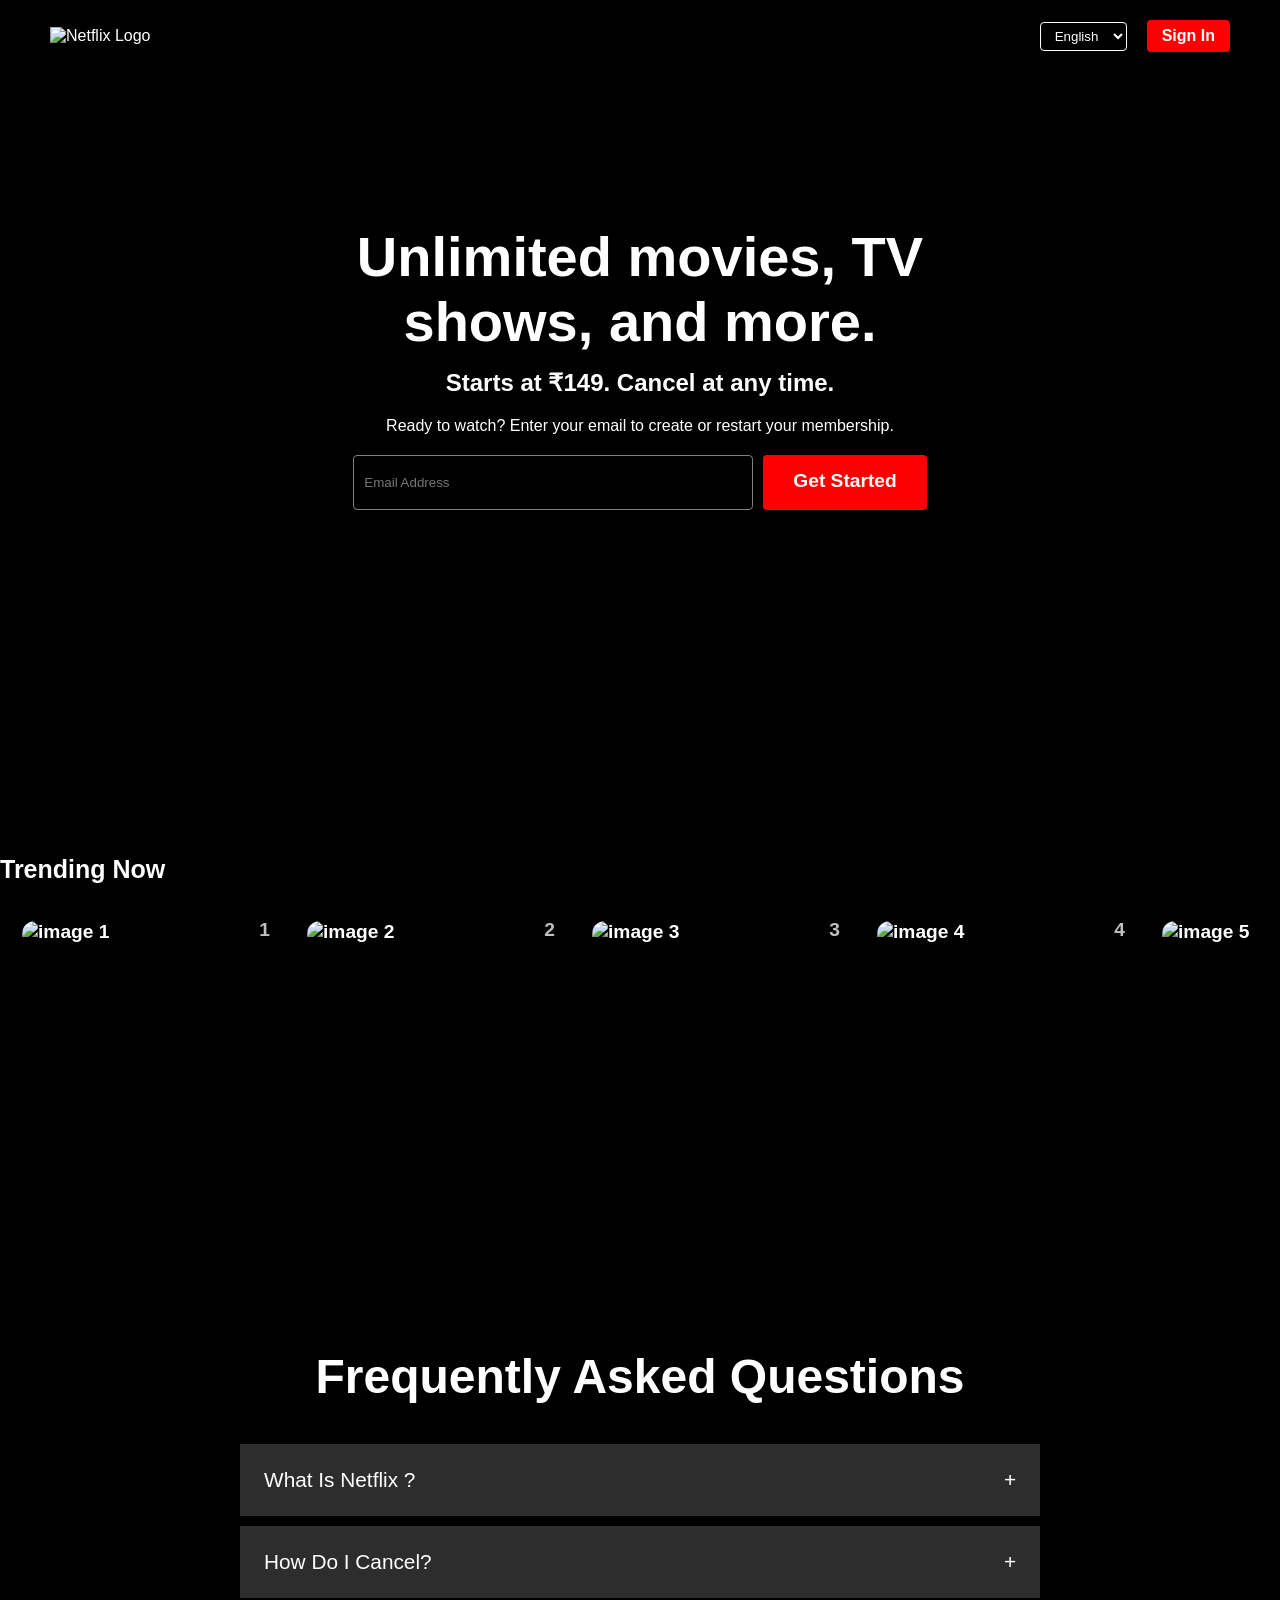
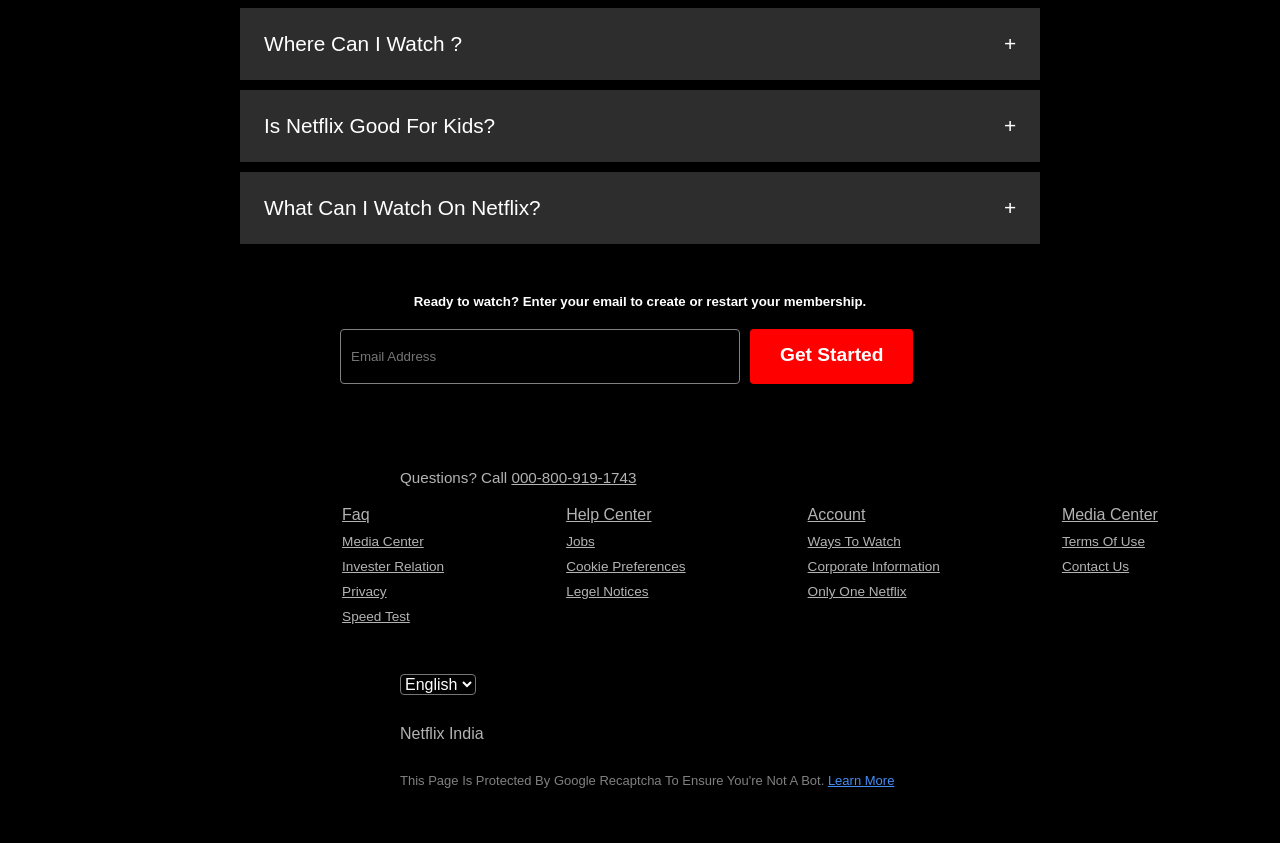
==== index.html @ 0cb8a0fa "Update and rename netflix.html to index.html" ====
<!DOCTYPE html>
<html lang="en">
<head>
    <meta charset="UTF-8">
    <meta name="viewport" content="width=device-width, initial-scale=1.0">
    <title>Netflix Clone</title>
    <link rel="stylesheet" href="netflix.css">
    <link rel="stylesheet" href="https://cdnjs.cloudflare.com/ajax/libs/font-awesome/6.0.0/css/all.min.css">
</head>
<body>

    <div class="hero-wrapper">
        <div class="but">
            <img class="logo" src="netflixlogo2.png" alt="Netflix Logo">

            <div class="nav-right">
                <select class="lang" name="language">
                    <option value="english">English</option>
                    <option value="hindi">Hindi</option>
                    <option value="marathi">Marathi</option>
                </select>
                <a class="bts" href="#">Sign In</a>
            </div>
        </div>

        <div class="content">
            <h1>Unlimited movies, TV<br> shows, and more.</h1>
            <h2>Starts at ₹149. Cancel at any time.</h2>
            <p>Ready to watch? Enter your email to create or restart your membership.</p>

            <div class="mail">
                <input type="email" placeholder="Email Address">
                <a href="#">Get Started</a>
            </div>
        </div>
    </div>

    <div class="container">
        <div class="section-title">
            Trending Now
        </div>
        <div class="slider">
        <div class="card">
            <img src="img1.webp" alt="image 1">
            <div class="number"> <div class="num">1</div>  </div>
            </div>
              <div class="card">
            <img src="img2.jpg" alt="image 2">
            <div class="number"> 2 </div>
            </div>
              <div class="card">
            <img src="img3.webp" alt="image 3">
            <div class="number"> 3 </div>
            </div>

             <div class="card">
            <img src="img4.webp" alt="image 4">
            <div class="number"> 4 </div>
            </div>

             <div class="card">
            <img src="img5.webp" alt="image 5">
            <div class="number"> 5 </div>
            </div>
             <div class="card">
            <img src="img6.webp" alt="image 6">
            <div class="number"> 6 </div>
            </div>
             <div class="card">
            <img src="img7.webp" alt="image 7">
            <div class="number"> 7 </div>
            </div>
             <div class="card">
            <img src="img8.webp" alt="image 8">
            <div class="number"> 8 </div>
            </div>

     

            </div>
            </div>
            
    </div>

    <section class="faq">
    <h2>Frequently Asked Questions</h2>
    <div class="faq-list">
        
        <div class="faq-item">
            <button class="faq-question"> What is Netflix ? <i class="plus-icon">+</i></button>
            <div class="faq-answer">
                <p>Netflix is a streaming service that offers a wide variety of award-winning TV shows, movies, anime, documentaries and more – on thousands of internet-connected devices.

You can watch as much as you want, whenever you want, without a single ad – all for one low monthly price. There's always something new to discover, and new TV shows and movies are added every week! </p>
            </div>
        </div>

        <div class="faq-item">
            <button class="faq-question">how do i cancel? <i class="plus-icon">+</i></button>
            <div class="faq-answer">
                <p>Netflix is flexible. You can easily cancel your account online in two clicks. There are no cancellation fees – start or stop your account anytime.</p>
            </div>
        </div>

           <div class="faq-item">
            <button class="faq-question">where can i watch ?<i class="plus-icon">+</i></button>
            <div class="faq-answer">
                <p>Watch anywhere, anytime. Sign in with your Netflix account to watch instantly on the web at netflix.com from your personal computer or on any internet-connected device that offers the Netflix app, including smart TVs, smartphones, tablets, streaming media players and game consoles.

You can also download your favourite shows with the iOS or Android app. Use downloads to watch while you're on the go and without an internet connection. Take Netflix with you anywhere.</p>
            </div>
        </div>

           <div class="faq-item">
            <button class="faq-question">Is Netflix good for kids? <i class="plus-icon">+</i></button>
            <div class="faq-answer">
                <p>The Netflix Kids experience is included in your membership to give parents control while kids enjoy family-friendly TV shows and films in their own space.

Kids profiles come with PIN-protected parental controls that let you restrict the maturity rating of content kids can watch and block specific titles you don’t want kids to see.</p>
            </div>
        </div>

          <div class="faq-item">
            <button class="faq-question">What can i watch on netflix? <i class="plus-icon">+</i></button>
            <div class="faq-answer">
                <p>Netflix has an extensive library of feature films, documentaries, shows, anime, award-winning Netflix originals, and more. Watch as much as you want, anytime you want.</p>
        </div>

        </div>


        <h5 class="letter">Ready to watch? Enter your email to create or restart your membership.</h5>

         <div class="mail2">
                <input type="email" placeholder="Email Address">
                <a href="#">Get Started</a>
            </div>
</section>

 <footer>
        <div class="foot-panel1">
            Questions? Call <a href="#">000-800-919-1743</a> 
        </div>

        <div class="foot-panel2">
            <ul>
                <p>faq</p>
                <a>media center </a>
                <a>invester relation </a>
               <a>privacy</a> 
               <a>speed test</a>
            </ul>

              <ul>
                <p>help center</p>
                <a>jobs</a>
                <a>cookie preferences</a>
               <a>legel notices</a> 
            </ul>

              <ul>
                <p>account</p>
                <a>ways to watch </a>
                <a>corporate information</a>
               <a>only one netflix</a> 
            </ul>

               <ul>
                <p>media center</p>
                <a>terms of use </a>
                <a>contact us</a>
            </ul>
    
        </div>
        
             <select class="lang2" name="language">
                    <option value="english">English</option>
                    <option value="hindi">Hindi</option>
                    <option value="marathi">Marathi</option>
                </select>
           
  
   

            <div class="pages">
                <a>netflix india</a>
            
            </div>
            <div class="copyright">
                this page is protected by google recaptcha to ensure you're not a bot. <a href="#">learn more</a>

            </div>
    
        
    </footer>


</div>

</body>

</html>
---- netflix.css ----
* {
    margin: 0;
    padding: 0;
    box-sizing: border-box;
}

body {
    background-color: black;
    color: white;
    font-family: 'Franklin Gothic Medium', 'Arial Narrow', Arial, sans-serif;
}


.hero-wrapper {
    width: 100%;
    min-height: 95vh; 
    background-image: linear-gradient(to top, rgba(0,0,0,1) 1%, rgba(0,0,0,0.3)), url(netfliximage.jpg);
    background-size: cover;
    background-position: center;
    padding: 20px 50px;
}

.logo {
    width: 150px;
}

.but {
    display: flex;
    justify-content: space-between;
    align-items: center;
}

.nav-right {
    display: flex;
    gap: 20px;
    align-items: center;
}

.lang {
    background: rgba(0,0,0,0.5);
    color: white;
    padding: 5px 10px;
    border: 1px solid white;
    border-radius: 4px;
}

.bts {
    color: white;
    background-color: red;
    padding: 7px 15px;
    text-decoration: none;
    border-radius: 4px;
    font-weight: bold;
}


.content {
    display: flex;
    flex-direction: column;
    justify-content: center;
    align-items: center;
    height: 70vh;
    text-align: center;
}

.content h1 {
    font-size: 3.5rem;
    margin-bottom: 15px;
}

.content h2 {
    font-size: 1.5rem;
    margin-bottom: 20px;
}

.mail {
    display: flex;
    gap: 10px;
    margin-top: 20px;
}

.mail input {
    width: 400px;
    height: 55px;
    padding: 10px;
    background: rgba(0,0,0,0.4);
    border: 1px solid gray;
    color: white;
    border-radius: 4px;
}

.mail a {
    background-color: red;
    color: white;
    padding: 15px 30px;
    text-decoration: none;
    font-size: 1.2rem;
    font-weight: bold;
    border-radius: 4px;
}

.container {
 .container {
    padding: 20px 4vw; 
    width: 100%;        
    margin-top: 30px;
   
}
    
}
.section-title{
    font-size:25px;
    font-family:arial;
    font-weight:bold;
    margin-bottom:25px;
    color:white;

}

    .slider {
    display: flex;
    overflow-x: auto;  
    gap: 15px;         
    padding: 10px 0;
    scrollbar-width: none;
}

.slider::-webkit-scrollbar {
    display: none;     
    scroll-snap-type: x mandatory ;
    scrollbar-width: none;
    
}

.card {
    flex-shrink: 0;     
    width: 250px;       
    height: 350px;      
    position: static;
    margin-left: 20px;
    display: flex;
    z-index: 2;
    font-size: larger;
    font-weight: 900;
   
    

    /*images yaha se hum height badha sakte hahi   */
    
}

.card img {
    width: 100%;
    height: 100%;
    object-fit: cover; 
    border-radius: 6px;
    position:static;
    z-index: 2;
    border: 2px solid black;
    border-radius: 15px;
    
}

.number{
    color: silver;
    height: 80px;
    
}
.faq {
    background: #000;
    color: white;
    padding: 70px 45px;
    text-align: center;
}

.faq h2 {
    font-size: 3rem;
    margin-bottom: 40px;
}

.faq-list {
    max-width: 800px;
    margin: 0 auto;
}

.faq-item {
    margin-bottom: 10px;
}

.faq-question {
    font-family: Arial, Helvetica, sans-serif;
    width: 100%;
    background: #2d2d2d;
    color: white;
    padding: 24px;
    display: flex;
    justify-content: space-between;
    align-items: center;
    font-size: 1.3rem;
    border: none;
    outline: none;
    cursor: pointer;
    transition: background 0.3s ease;
    text-transform: capitalize;
}

.faq-question:hover {
    background: #414141;
}

.faq-answer {
    background: #2d2d2d;
    max-height: 0; 
    overflow: hidden;
    transition: max-height 0.25s cubic-bezier(0.5, 0, 0.1, 1);
    text-align: left;
    text-transform: capitalize;
}

.faq-answer p {
    padding: 24px;
    font-size: 1.2rem;
    border-top: 1px solid black;
    text-transform: capitalize;
}


.faq-item.active .faq-answer {
    max-height: 600px;
}

.faq-item.active .plus-icon {
    transform: rotate(45deg); 
}
.letter{
    color: white;
    padding-top: 40px;
    font: 16px;
    font-family: Arial, Helvetica, sans-serif;
     transition: background 0.3s ease;
}


.mail2 {
    display: flex;
    gap: 10px;
    margin-top: 20px;
    margin-left: 100px;
}

.mail2 input {
    width: 400px;
    height: 55px;
    padding: 10px;
    background: rgba(0,0,0,0.4);
    border: 1px solid gray;
    color: white;
    border-radius: 4px;
}

.mail2 a {
    background-color: red;
    color: white;
    padding: 15px 30px;
    text-decoration: none;
    font-size: 1.2rem;
    font-weight: bold;
    border-radius: 4px;
}

/* footer */
footer{
    margin-top: 15px;

}
.foot-panel1{
    background-color: black;
    color: #ffffffb3;
    height: auto;
    padding-left: 400px;
    font-size: large;
    font-size: 0.95rem;
}
.foot-panel1 a{
    color: #ffffffb3;
}


.foot-panel2{
    background-color:black;
    color: #ffffffb3;
    height: auto;
    padding-left: 220px;
    display:flex;
    justify-content: space-evenly;
    text-transform: capitalize;
    text-decoration: underline;
    
}
ul{
    margin-top: 20px;
}
ul a {
    display: block;
    font-size: 0.85rem;
    margin-top: 10px;
    color:#ffffffb3;

}

.lang2{
    background: rgba(0,0,0,0.5);
    color: white;
    height: auto;
    margin-top: 50px;
    margin-left: 400px;
    font-size:medium;
    border-radius: 4px;
    font-family: Arial, Helvetica, sans-serif;
}
.pages{
    padding-top: 30px;
    padding-left: 400px;
    height: auto;
    text-transform: capitalize;
    font-family: Arial, Helvetica, sans-serif;
    color: #ffffffb3;


}   

.copyright{
    color: #ffffff80;
    height: 100px;
    text-transform: capitalize;
    padding-top: 30px;
    font-family: Arial, Helvetica, sans-serif;
    padding-left: 400px;
    font-size: small;


}
.copyright a {
    color: #448ef4;
}

/* मोबाइल के लिए (Phones) */
@media (max-width: 480px) {
  .slider {
    padding: 10px;
  }

  .card {
    min-width: 140px; /* मोबाइल पर कार्ड थोड़े छोटे कर दिए ताकि स्क्रीन पर फिट आएं */
    height: 200px;
  }
}

/* टैबलेट के लिए (Tablets) */
@media (max-width: 768px) {
  .section-title {
    font-size: 20px;
  }
}
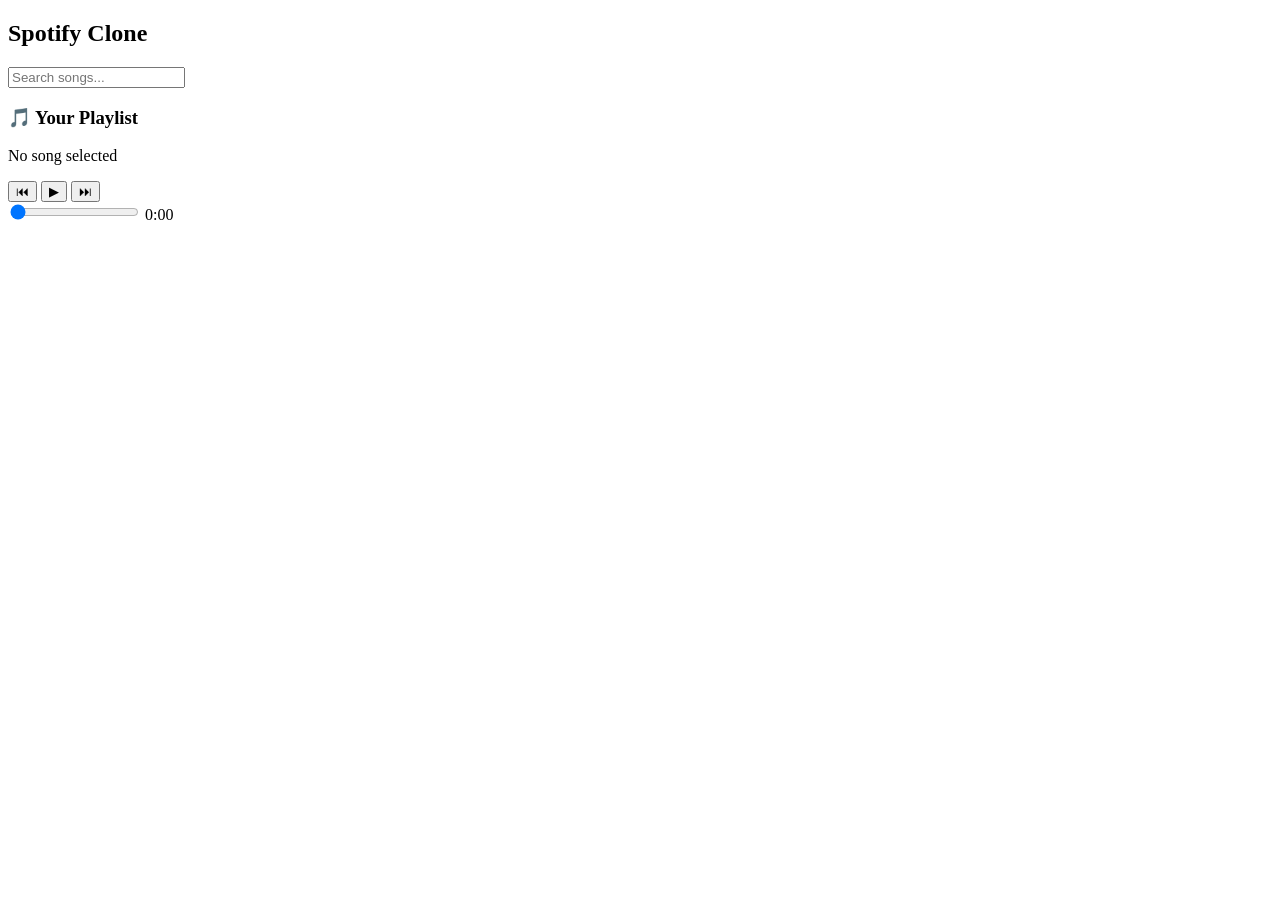
==== commit a3f25a22: "Add files via upload" ====
--- a/index.html
+++ b/index.html
@@ -1,202 +1,41 @@
 <!DOCTYPE html>
 <html lang="en">
 <head>
-    <meta charset="UTF-8">
-    <meta name="viewport" content="width=device-width, initial-scale=1.0">
-    <title>Netflix Clone</title>
-    <link rel="stylesheet" href="netflix.css">
-    <link rel="stylesheet" href="https://cdnjs.cloudflare.com/ajax/libs/font-awesome/6.0.0/css/all.min.css">
+  <meta charset="UTF-8" />
+  <meta name="viewport" content="width=device-width, initial-scale=1.0" />
+  <title>Spotify Clone</title>
+  <link rel="stylesheet" href="style.css" />
 </head>
 <body>
 
-    <div class="hero-wrapper">
-        <div class="but">
-            <img class="logo" src="netflixlogo2.png" alt="Netflix Logo">
+  <header class="navbar">
+    <h2>Spotify Clone</h2>
+    <input type="text" placeholder="Search songs..." id="searchBox" />
+  </header>
 
-            <div class="nav-right">
-                <select class="lang" name="language">
-                    <option value="english">English</option>
-                    <option value="hindi">Hindi</option>
-                    <option value="marathi">Marathi</option>
-                </select>
-                <a class="bts" href="#">Sign In</a>
-            </div>
-        </div>
+  <main class="container">
+    <h3>🎵 Your Playlist</h3>
 
-        <div class="content">
-            <h1>Unlimited movies, TV<br> shows, and more.</h1>
-            <h2>Starts at ₹149. Cancel at any time.</h2>
-            <p>Ready to watch? Enter your email to create or restart your membership.</p>
+    <div id="songList" class="song-list"></div>
+  </main>
 
-            <div class="mail">
-                <input type="email" placeholder="Email Address">
-                <a href="#">Get Started</a>
-            </div>
-        </div>
+  <footer class="player">
+    <div class="song-info">
+      <p id="currentSongName">No song selected</p>
     </div>
 
-    <div class="container">
-        <div class="section-title">
-            Trending Now
-        </div>
-        <div class="slider">
-        <div class="card">
-            <img src="img1.webp" alt="image 1">
-            <div class="number"> <div class="num">1</div>  </div>
-            </div>
-              <div class="card">
-            <img src="img2.jpg" alt="image 2">
-            <div class="number"> 2 </div>
-            </div>
-              <div class="card">
-            <img src="img3.webp" alt="image 3">
-            <div class="number"> 3 </div>
-            </div>
-
-             <div class="card">
-            <img src="img4.webp" alt="image 4">
-            <div class="number"> 4 </div>
-            </div>
-
-             <div class="card">
-            <img src="img5.webp" alt="image 5">
-            <div class="number"> 5 </div>
-            </div>
-             <div class="card">
-            <img src="img6.webp" alt="image 6">
-            <div class="number"> 6 </div>
-            </div>
-             <div class="card">
-            <img src="img7.webp" alt="image 7">
-            <div class="number"> 7 </div>
-            </div>
-             <div class="card">
-            <img src="img8.webp" alt="image 8">
-            <div class="number"> 8 </div>
-            </div>
-
-     
-
-            </div>
-            </div>
-            
+    <div class="controls">
+      <button id="prevBtn">⏮</button>
+      <button id="playBtn">▶</button>
+      <button id="nextBtn">⏭</button>
     </div>
 
-    <section class="faq">
-    <h2>Frequently Asked Questions</h2>
-    <div class="faq-list">
-        
-        <div class="faq-item">
-            <button class="faq-question"> What is Netflix ? <i class="plus-icon">+</i></button>
-            <div class="faq-answer">
-                <p>Netflix is a streaming service that offers a wide variety of award-winning TV shows, movies, anime, documentaries and more – on thousands of internet-connected devices.
+    <div class="progress">
+      <input type="range" id="progressBar" value="0" />
+      <span id="time">0:00</span>
+    </div>
+  </footer>
 
-You can watch as much as you want, whenever you want, without a single ad – all for one low monthly price. There's always something new to discover, and new TV shows and movies are added every week! </p>
-            </div>
-        </div>
-
-        <div class="faq-item">
-            <button class="faq-question">how do i cancel? <i class="plus-icon">+</i></button>
-            <div class="faq-answer">
-                <p>Netflix is flexible. You can easily cancel your account online in two clicks. There are no cancellation fees – start or stop your account anytime.</p>
-            </div>
-        </div>
-
-           <div class="faq-item">
-            <button class="faq-question">where can i watch ?<i class="plus-icon">+</i></button>
-            <div class="faq-answer">
-                <p>Watch anywhere, anytime. Sign in with your Netflix account to watch instantly on the web at netflix.com from your personal computer or on any internet-connected device that offers the Netflix app, including smart TVs, smartphones, tablets, streaming media players and game consoles.
-
-You can also download your favourite shows with the iOS or Android app. Use downloads to watch while you're on the go and without an internet connection. Take Netflix with you anywhere.</p>
-            </div>
-        </div>
-
-           <div class="faq-item">
-            <button class="faq-question">Is Netflix good for kids? <i class="plus-icon">+</i></button>
-            <div class="faq-answer">
-                <p>The Netflix Kids experience is included in your membership to give parents control while kids enjoy family-friendly TV shows and films in their own space.
-
-Kids profiles come with PIN-protected parental controls that let you restrict the maturity rating of content kids can watch and block specific titles you don’t want kids to see.</p>
-            </div>
-        </div>
-
-          <div class="faq-item">
-            <button class="faq-question">What can i watch on netflix? <i class="plus-icon">+</i></button>
-            <div class="faq-answer">
-                <p>Netflix has an extensive library of feature films, documentaries, shows, anime, award-winning Netflix originals, and more. Watch as much as you want, anytime you want.</p>
-        </div>
-
-        </div>
-
-
-        <h5 class="letter">Ready to watch? Enter your email to create or restart your membership.</h5>
-
-         <div class="mail2">
-                <input type="email" placeholder="Email Address">
-                <a href="#">Get Started</a>
-            </div>
-</section>
-
- <footer>
-        <div class="foot-panel1">
-            Questions? Call <a href="#">000-800-919-1743</a> 
-        </div>
-
-        <div class="foot-panel2">
-            <ul>
-                <p>faq</p>
-                <a>media center </a>
-                <a>invester relation </a>
-               <a>privacy</a> 
-               <a>speed test</a>
-            </ul>
-
-              <ul>
-                <p>help center</p>
-                <a>jobs</a>
-                <a>cookie preferences</a>
-               <a>legel notices</a> 
-            </ul>
-
-              <ul>
-                <p>account</p>
-                <a>ways to watch </a>
-                <a>corporate information</a>
-               <a>only one netflix</a> 
-            </ul>
-
-               <ul>
-                <p>media center</p>
-                <a>terms of use </a>
-                <a>contact us</a>
-            </ul>
-    
-        </div>
-        
-             <select class="lang2" name="language">
-                    <option value="english">English</option>
-                    <option value="hindi">Hindi</option>
-                    <option value="marathi">Marathi</option>
-                </select>
-           
-  
-   
-
-            <div class="pages">
-                <a>netflix india</a>
-            
-            </div>
-            <div class="copyright">
-                this page is protected by google recaptcha to ensure you're not a bot. <a href="#">learn more</a>
-
-            </div>
-    
-        
-    </footer>
-
-
-</div>
-
+  <script src="script.js"></script>
 </body>
-
 </html>
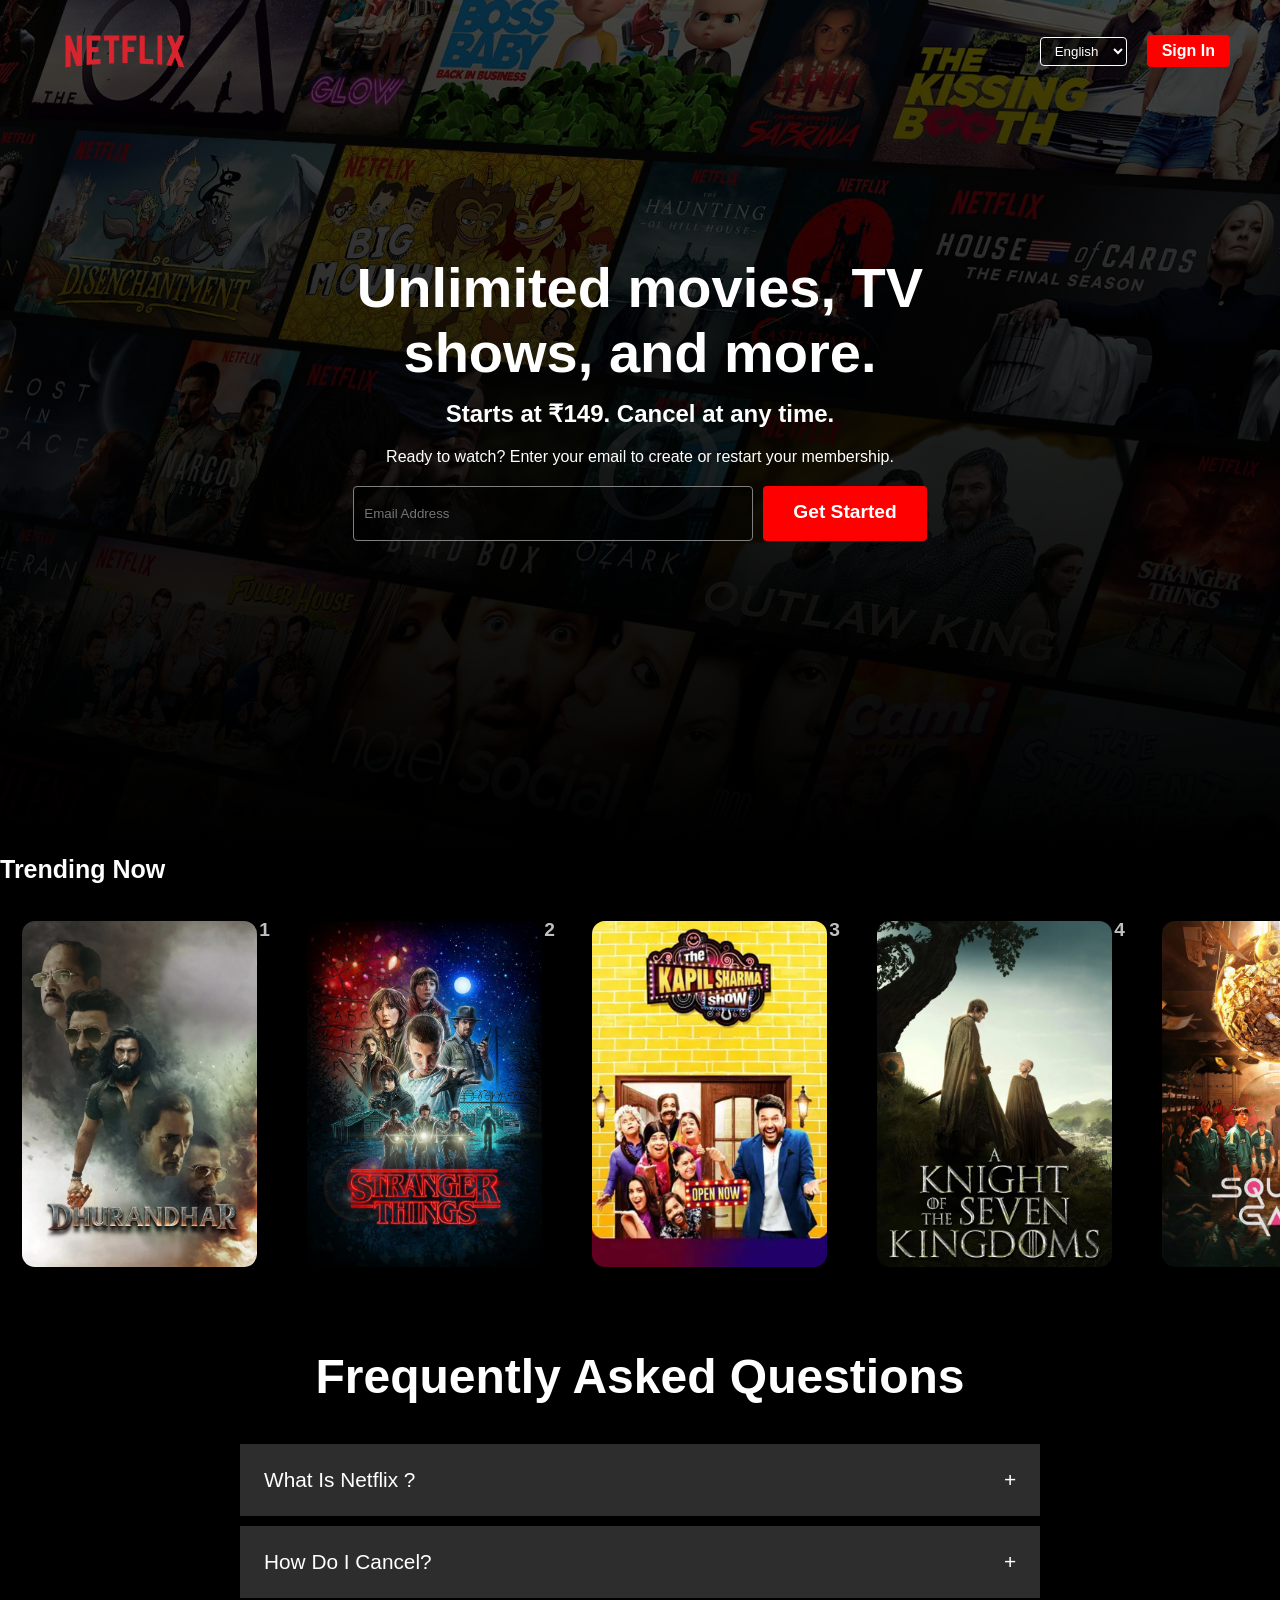
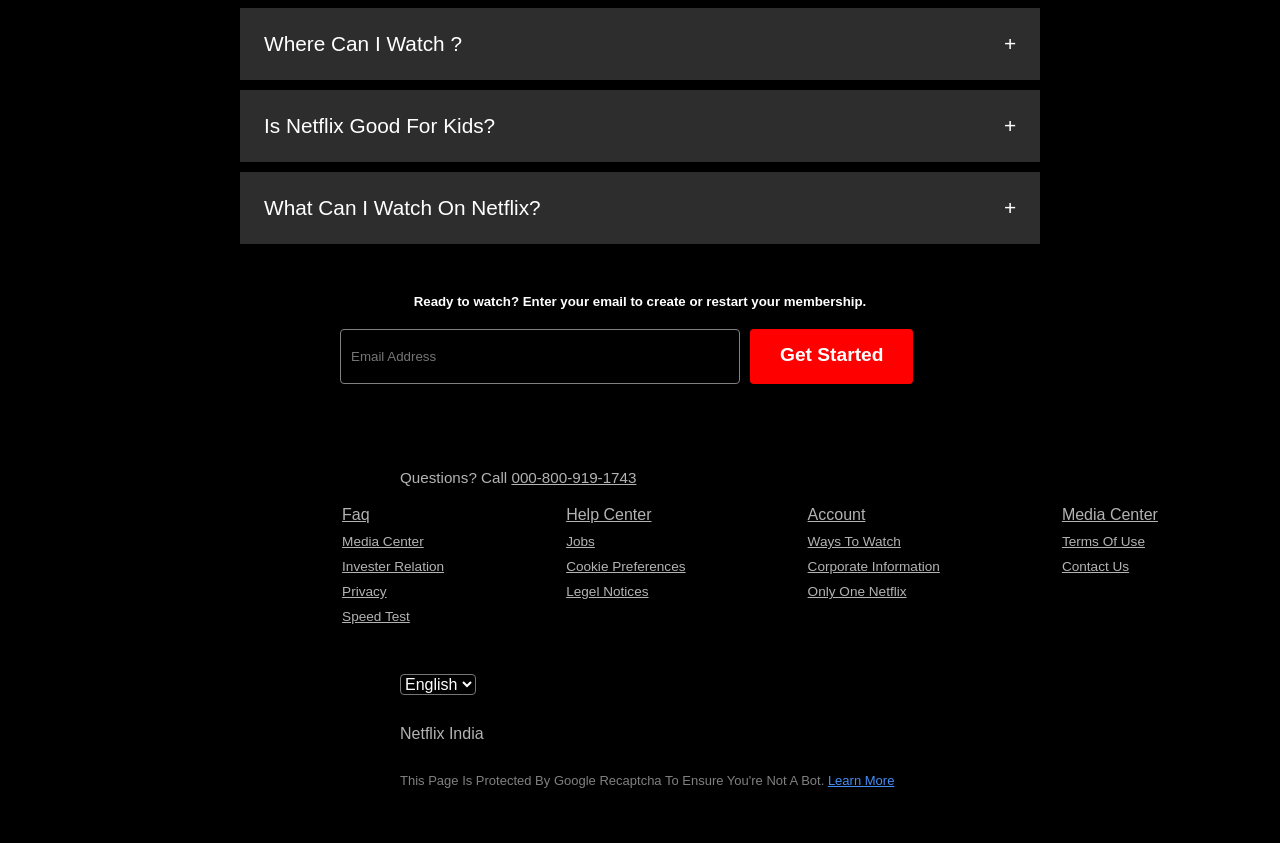
==== commit 5ae8cddb: "Update and rename netflix.html to index.html" ====
--- a/index.html
+++ b/index.html
@@ -1,41 +1,201 @@
 <!DOCTYPE html>
 <html lang="en">
 <head>
-  <meta charset="UTF-8" />
-  <meta name="viewport" content="width=device-width, initial-scale=1.0" />
-  <title>Spotify Clone</title>
-  <link rel="stylesheet" href="style.css" />
+    <meta charset="UTF-8">
+    <meta name="viewport" content="width=device-width, initial-scale=1.0">
+    <title>Netflix Clone</title>
+    <link rel="stylesheet" href="netflix.css">
+    <link rel="stylesheet" href="https://cdnjs.cloudflare.com/ajax/libs/font-awesome/6.0.0/css/all.min.css">
 </head>
 <body>
 
-  <header class="navbar">
-    <h2>Spotify Clone</h2>
-    <input type="text" placeholder="Search songs..." id="searchBox" />
-  </header>
-
-  <main class="container">
-    <h3>🎵 Your Playlist</h3>
-
-    <div id="songList" class="song-list"></div>
-  </main>
-
-  <footer class="player">
-    <div class="song-info">
-      <p id="currentSongName">No song selected</p>
+    <div class="hero-wrapper">
+        <div class="but">
+            <img class="logo" src="netflixlogo2.png" alt="Netflix Logo">
+
+            <div class="nav-right">
+                <select class="lang" name="language">
+                    <option value="english">English</option>
+                    <option value="hindi">Hindi</option>
+                    <option value="marathi">Marathi</option>
+                </select>
+                <a class="bts" href="#">Sign In</a>
+            </div>
+        </div>
+
+        <div class="content">
+            <h1>Unlimited movies, TV<br> shows, and more.</h1>
+            <h2>Starts at ₹149. Cancel at any time.</h2>
+            <p>Ready to watch? Enter your email to create or restart your membership.</p>
+
+            <div class="mail">
+                <input type="email" placeholder="Email Address">
+                <a href="#">Get Started</a>
+            </div>
+        </div>
     </div>
 
-    <div class="controls">
-      <button id="prevBtn">⏮</button>
-      <button id="playBtn">▶</button>
-      <button id="nextBtn">⏭</button>
+    <div class="container">
+        <div class="section-title">
+            Trending Now
+        </div>
+        <div class="slider">
+        <div class="card">
+            <img src="img1.webp" alt="image 1">
+            <div class="number"> <div class="num">1</div>  </div>
+            </div>
+              <div class="card">
+            <img src="img2.jpg" alt="image 2">
+            <div class="number"> 2 </div>
+            </div>
+              <div class="card">
+            <img src="img3.webp" alt="image 3">
+            <div class="number"> 3 </div>
+            </div>
+
+             <div class="card">
+            <img src="img4.webp" alt="image 4">
+            <div class="number"> 4 </div>
+            </div>
+
+             <div class="card">
+            <img src="img5.webp" alt="image 5">
+            <div class="number"> 5 </div>
+            </div>
+             <div class="card">
+            <img src="img6.webp" alt="image 6">
+            <div class="number"> 6 </div>
+            </div>
+             <div class="card">
+            <img src="img7.webp" alt="image 7">
+            <div class="number"> 7 </div>
+            </div>
+             <div class="card">
+            <img src="img8.webp" alt="image 8">
+            <div class="number"> 8 </div>
+            </div>
+
+     
+
+            </div>
+            </div>
+            
     </div>
 
-    <div class="progress">
-      <input type="range" id="progressBar" value="0" />
-      <span id="time">0:00</span>
-    </div>
-  </footer>
-
-  <script src="script.js"></script>
+    <section class="faq">
+    <h2>Frequently Asked Questions</h2>
+    <div class="faq-list">
+        
+        <div class="faq-item">
+            <button class="faq-question"> What is Netflix ? <i class="plus-icon">+</i></button>
+            <div class="faq-answer">
+                <p>Netflix is a streaming service that offers a wide variety of award-winning TV shows, movies, anime, documentaries and more – on thousands of internet-connected devices.
+
+You can watch as much as you want, whenever you want, without a single ad – all for one low monthly price. There's always something new to discover, and new TV shows and movies are added every week! </p>
+            </div>
+        </div>
+
+        <div class="faq-item">
+            <button class="faq-question">how do i cancel? <i class="plus-icon">+</i></button>
+            <div class="faq-answer">
+                <p>Netflix is flexible. You can easily cancel your account online in two clicks. There are no cancellation fees – start or stop your account anytime.</p>
+            </div>
+        </div>
+
+           <div class="faq-item">
+            <button class="faq-question">where can i watch ?<i class="plus-icon">+</i></button>
+            <div class="faq-answer">
+                <p>Watch anywhere, anytime. Sign in with your Netflix account to watch instantly on the web at netflix.com from your personal computer or on any internet-connected device that offers the Netflix app, including smart TVs, smartphones, tablets, streaming media players and game consoles.
+
+You can also download your favourite shows with the iOS or Android app. Use downloads to watch while you're on the go and without an internet connection. Take Netflix with you anywhere.</p>
+            </div>
+        </div>
+
+           <div class="faq-item">
+            <button class="faq-question">Is Netflix good for kids? <i class="plus-icon">+</i></button>
+            <div class="faq-answer">
+                <p>The Netflix Kids experience is included in your membership to give parents control while kids enjoy family-friendly TV shows and films in their own space.
+
+Kids profiles come with PIN-protected parental controls that let you restrict the maturity rating of content kids can watch and block specific titles you don’t want kids to see.</p>
+            </div>
+        </div>
+
+          <div class="faq-item">
+            <button class="faq-question">What can i watch on netflix? <i class="plus-icon">+</i></button>
+            <div class="faq-answer">
+                <p>Netflix has an extensive library of feature films, documentaries, shows, anime, award-winning Netflix originals, and more. Watch as much as you want, anytime you want.</p>
+        </div>
+
+        </div>
+
+
+        <h5 class="letter">Ready to watch? Enter your email to create or restart your membership.</h5>
+
+         <div class="mail2">
+                <input type="email" placeholder="Email Address">
+                <a href="#">Get Started</a>
+            </div>
+</section>
+
+ <footer>
+        <div class="foot-panel1">
+            Questions? Call <a href="#">000-800-919-1743</a> 
+        </div>
+
+        <div class="foot-panel2">
+            <ul>
+                <p>faq</p>
+                <a>media center </a>
+                <a>invester relation </a>
+               <a>privacy</a> 
+               <a>speed test</a>
+            </ul>
+
+              <ul>
+                <p>help center</p>
+                <a>jobs</a>
+                <a>cookie preferences</a>
+               <a>legel notices</a> 
+            </ul>
+
+              <ul>
+                <p>account</p>
+                <a>ways to watch </a>
+                <a>corporate information</a>
+               <a>only one netflix</a> 
+            </ul>
+
+               <ul>
+                <p>media center</p>
+                <a>terms of use </a>
+                <a>contact us</a>
+            </ul>
+    
+        </div>
+        
+             <select class="lang2" name="language">
+                    <option value="english">English</option>
+                    <option value="hindi">Hindi</option>
+                    <option value="marathi">Marathi</option>
+                </select>
+           
+  
+   
+
+            <div class="pages">
+                <a>netflix india</a>
+            
+            </div>
+            <div class="copyright">
+                this page is protected by google recaptcha to ensure you're not a bot. <a href="#">learn more</a>
+
+            </div>
+    
+        
+    </footer>
+
+
+</div>
+
 </body>
 </html>
--- a/netflix.css
+++ b/netflix.css
@@ -0,0 +1,366 @@
+* {
+    margin: 0;
+    padding: 0;
+    box-sizing: border-box;
+}
+
+body {
+    background-color: black;
+    color: white;
+    font-family: 'Franklin Gothic Medium', 'Arial Narrow', Arial, sans-serif;
+}
+
+
+.hero-wrapper {
+    width: 100%;
+    min-height: 95vh; 
+    background-image: linear-gradient(to top, rgba(0,0,0,1) 1%, rgba(0,0,0,0.3)), url(netfliximage.jpg);
+    background-size: cover;
+    background-position: center;
+    padding: 20px 50px;
+}
+
+.logo {
+    width: 150px;
+}
+
+.but {
+    display: flex;
+    justify-content: space-between;
+    align-items: center;
+}
+
+.nav-right {
+    display: flex;
+    gap: 20px;
+    align-items: center;
+}
+
+.lang {
+    background: rgba(0,0,0,0.5);
+    color: white;
+    padding: 5px 10px;
+    border: 1px solid white;
+    border-radius: 4px;
+}
+
+.bts {
+    color: white;
+    background-color: red;
+    padding: 7px 15px;
+    text-decoration: none;
+    border-radius: 4px;
+    font-weight: bold;
+}
+
+
+.content {
+    display: flex;
+    flex-direction: column;
+    justify-content: center;
+    align-items: center;
+    height: 70vh;
+    text-align: center;
+}
+
+.content h1 {
+    font-size: 3.5rem;
+    margin-bottom: 15px;
+}
+
+.content h2 {
+    font-size: 1.5rem;
+    margin-bottom: 20px;
+}
+
+.mail {
+    display: flex;
+    gap: 10px;
+    margin-top: 20px;
+}
+
+.mail input {
+    width: 400px;
+    height: 55px;
+    padding: 10px;
+    background: rgba(0,0,0,0.4);
+    border: 1px solid gray;
+    color: white;
+    border-radius: 4px;
+}
+
+.mail a {
+    background-color: red;
+    color: white;
+    padding: 15px 30px;
+    text-decoration: none;
+    font-size: 1.2rem;
+    font-weight: bold;
+    border-radius: 4px;
+}
+
+.container {
+ .container {
+    padding: 20px 4vw; 
+    width: 100%;        
+    margin-top: 30px;
+   
+}
+    
+}
+.section-title{
+    font-size:25px;
+    font-family:arial;
+    font-weight:bold;
+    margin-bottom:25px;
+    color:white;
+
+}
+
+    .slider {
+    display: flex;
+    overflow-x: auto;  
+    gap: 15px;         
+    padding: 10px 0;
+    scrollbar-width: none;
+}
+
+.slider::-webkit-scrollbar {
+    display: none;     
+    scroll-snap-type: x mandatory ;
+    scrollbar-width: none;
+    
+}
+
+.card {
+    flex-shrink: 0;     
+    width: 250px;       
+    height: 350px;      
+    position: static;
+    margin-left: 20px;
+    display: flex;
+    z-index: 2;
+    font-size: larger;
+    font-weight: 900;
+   
+    
+
+    /*images yaha se hum height badha sakte hahi   */
+    
+}
+
+.card img {
+    width: 100%;
+    height: 100%;
+    object-fit: cover; 
+    border-radius: 6px;
+    position:static;
+    z-index: 2;
+    border: 2px solid black;
+    border-radius: 15px;
+    
+}
+
+.number{
+    color: silver;
+    height: 80px;
+    
+}
+.faq {
+    background: #000;
+    color: white;
+    padding: 70px 45px;
+    text-align: center;
+}
+
+.faq h2 {
+    font-size: 3rem;
+    margin-bottom: 40px;
+}
+
+.faq-list {
+    max-width: 800px;
+    margin: 0 auto;
+}
+
+.faq-item {
+    margin-bottom: 10px;
+}
+
+.faq-question {
+    font-family: Arial, Helvetica, sans-serif;
+    width: 100%;
+    background: #2d2d2d;
+    color: white;
+    padding: 24px;
+    display: flex;
+    justify-content: space-between;
+    align-items: center;
+    font-size: 1.3rem;
+    border: none;
+    outline: none;
+    cursor: pointer;
+    transition: background 0.3s ease;
+    text-transform: capitalize;
+}
+
+.faq-question:hover {
+    background: #414141;
+}
+
+.faq-answer {
+    background: #2d2d2d;
+    max-height: 0; 
+    overflow: hidden;
+    transition: max-height 0.25s cubic-bezier(0.5, 0, 0.1, 1);
+    text-align: left;
+    text-transform: capitalize;
+}
+
+.faq-answer p {
+    padding: 24px;
+    font-size: 1.2rem;
+    border-top: 1px solid black;
+    text-transform: capitalize;
+}
+
+
+.faq-item.active .faq-answer {
+    max-height: 600px;
+}
+
+.faq-item.active .plus-icon {
+    transform: rotate(45deg); 
+}
+.letter{
+    color: white;
+    padding-top: 40px;
+    font: 16px;
+    font-family: Arial, Helvetica, sans-serif;
+     transition: background 0.3s ease;
+}
+
+
+.mail2 {
+    display: flex;
+    gap: 10px;
+    margin-top: 20px;
+    margin-left: 100px;
+}
+
+.mail2 input {
+    width: 400px;
+    height: 55px;
+    padding: 10px;
+    background: rgba(0,0,0,0.4);
+    border: 1px solid gray;
+    color: white;
+    border-radius: 4px;
+}
+
+.mail2 a {
+    background-color: red;
+    color: white;
+    padding: 15px 30px;
+    text-decoration: none;
+    font-size: 1.2rem;
+    font-weight: bold;
+    border-radius: 4px;
+}
+
+/* footer */
+footer{
+    margin-top: 15px;
+
+}
+.foot-panel1{
+    background-color: black;
+    color: #ffffffb3;
+    height: auto;
+    padding-left: 400px;
+    font-size: large;
+    font-size: 0.95rem;
+}
+.foot-panel1 a{
+    color: #ffffffb3;
+}
+
+
+.foot-panel2{
+    background-color:black;
+    color: #ffffffb3;
+    height: auto;
+    padding-left: 220px;
+    display:flex;
+    justify-content: space-evenly;
+    text-transform: capitalize;
+    text-decoration: underline;
+    
+}
+ul{
+    margin-top: 20px;
+}
+ul a {
+    display: block;
+    font-size: 0.85rem;
+    margin-top: 10px;
+    color:#ffffffb3;
+
+}
+
+.lang2{
+    background: rgba(0,0,0,0.5);
+    color: white;
+    height: auto;
+    margin-top: 50px;
+    margin-left: 400px;
+    font-size:medium;
+    border-radius: 4px;
+    font-family: Arial, Helvetica, sans-serif;
+}
+.pages{
+    padding-top: 30px;
+    padding-left: 400px;
+    height: auto;
+    text-transform: capitalize;
+    font-family: Arial, Helvetica, sans-serif;
+    color: #ffffffb3;
+
+
+}   
+
+.copyright{
+    color: #ffffff80;
+    height: 100px;
+    text-transform: capitalize;
+    padding-top: 30px;
+    font-family: Arial, Helvetica, sans-serif;
+    padding-left: 400px;
+    font-size: small;
+
+
+}
+.copyright a {
+    color: #448ef4;
+}
+
+/* मोबाइल के लिए (Phones) */
+@media (max-width: 480px) {
+  .slider {
+    padding: 10px;
+  }
+
+  .card {
+    min-width: 140px; /* मोबाइल पर कार्ड थोड़े छोटे कर दिए ताकि स्क्रीन पर फिट आएं */
+    height: 200px;
+  }
+}
+
+/* टैबलेट के लिए (Tablets) */
+@media (max-width: 768px) {
+  .section-title {
+    font-size: 20px;
+  }
+}
+   
+
